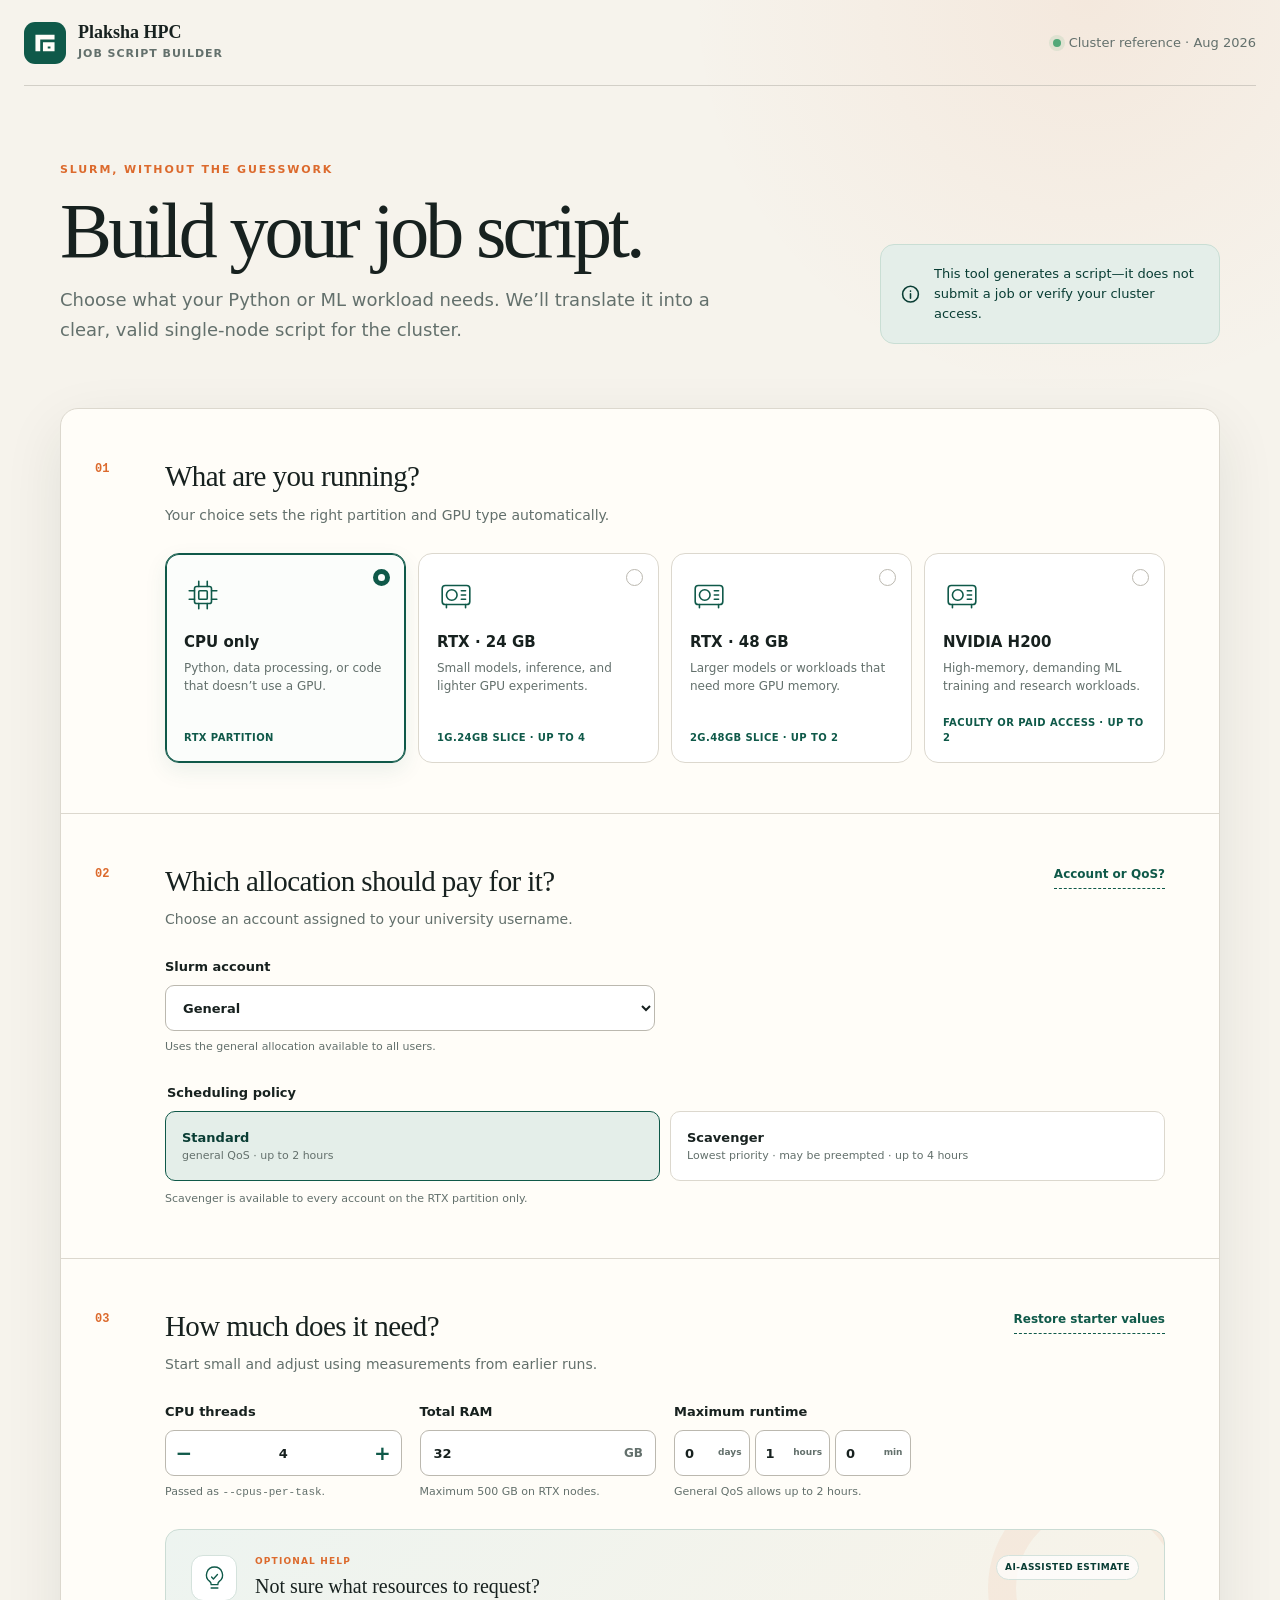
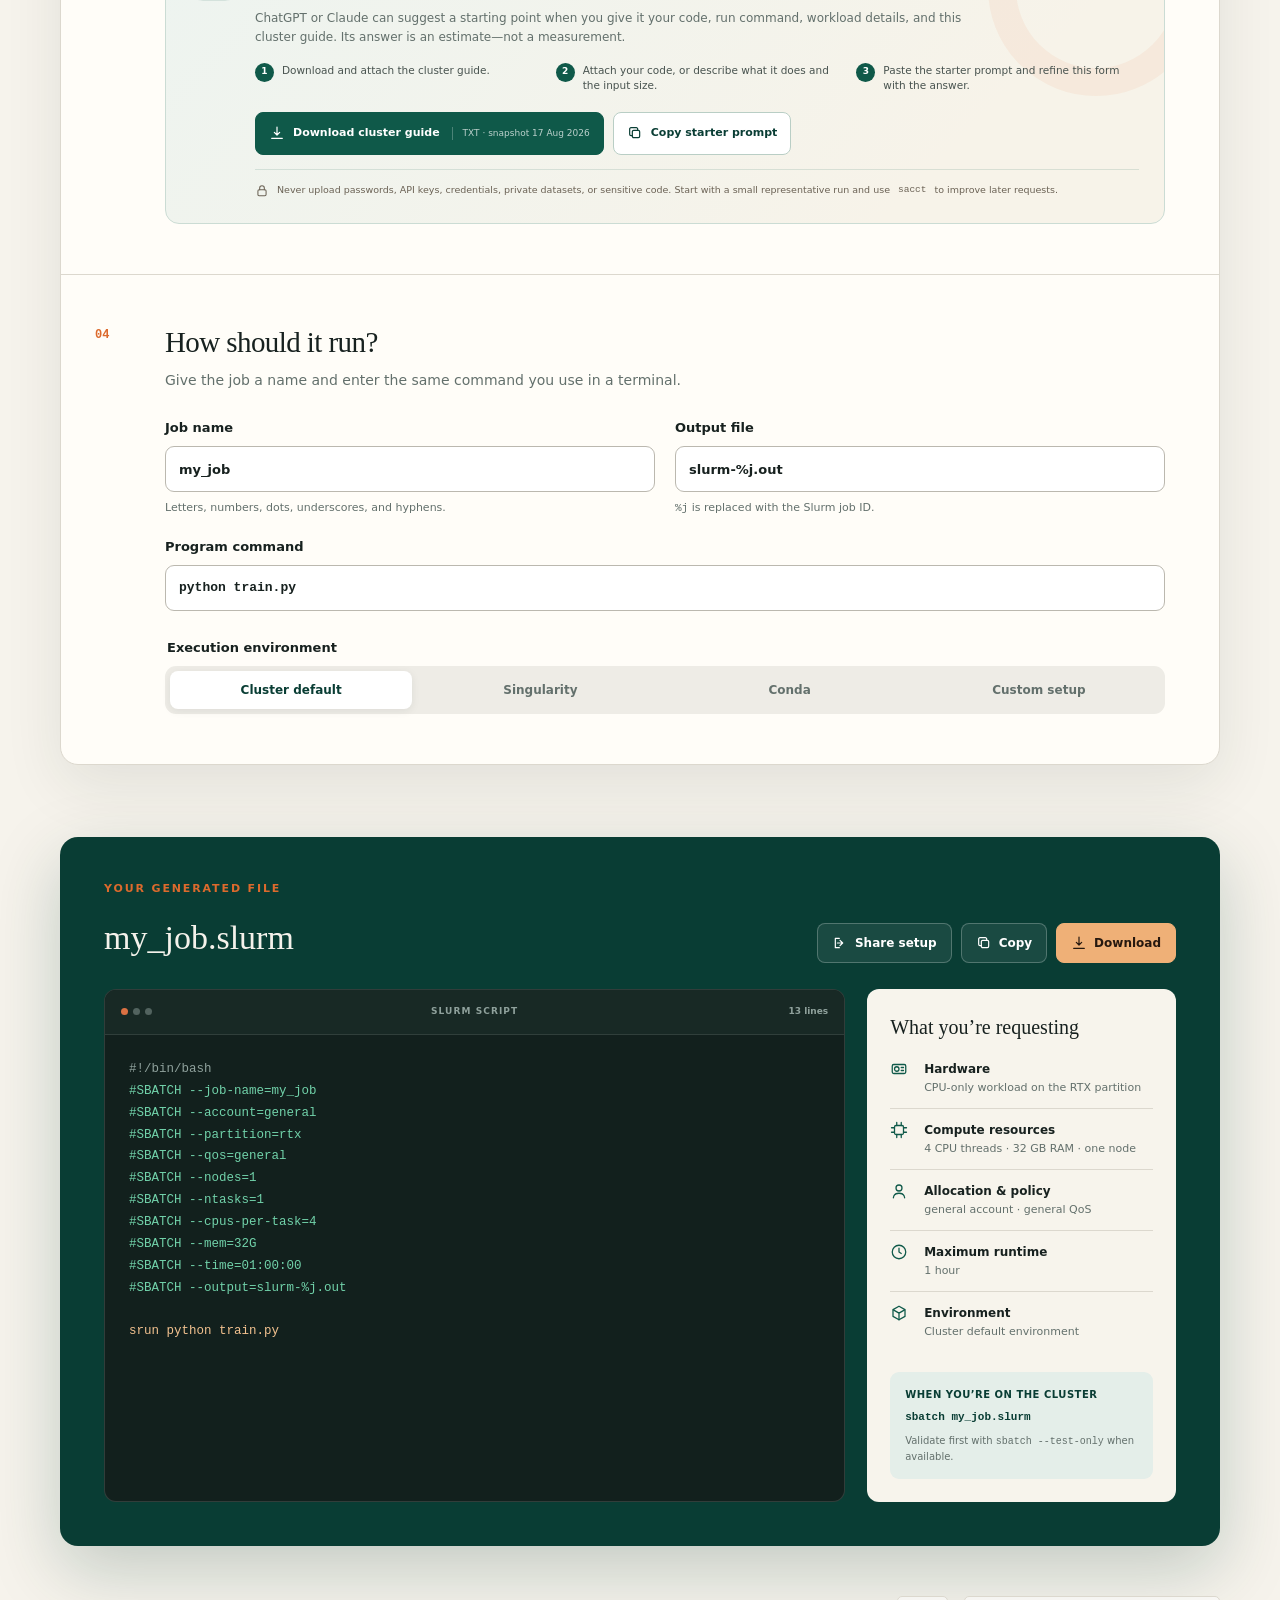
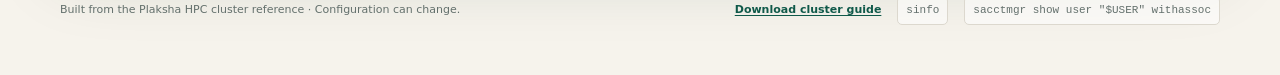
==== slurm-builder/index.html @ ac269f97 "Adding slurm script generator" ====
<!doctype html>
<html lang="en">
  <head>
    <meta charset="UTF-8" />
    <meta name="viewport" content="width=device-width, initial-scale=1.0" />
    <meta
      name="description"
      content="Build a single-node Slurm job script for the Plaksha HPC cluster."
    />
    <title>Plaksha HPC · Job Script Builder</title>
    <link rel="stylesheet" href="styles.css" />
  </head>
  <body>
    <header class="site-header">
      <a class="brand" href="#top" aria-label="Plaksha HPC script builder home">
        <span class="brand-mark" aria-hidden="true">
          <svg viewBox="0 0 44 44" role="img">
            <path d="M8 10h28v7H15v17H8V10Z" />
            <path d="M19 21h17v13H19V21Zm7 6v3h4v-3h-4Z" />
          </svg>
        </span>
        <span>
          <strong>Plaksha HPC</strong>
          <small>Job Script Builder</small>
        </span>
      </a>
      <div class="header-meta">
        <span class="status-dot" aria-hidden="true"></span>
        Cluster reference · Aug 2026
      </div>
    </header>

    <main id="top">
      <section class="hero" aria-labelledby="page-title">
        <div>
          <p class="eyebrow">SLURM, WITHOUT THE GUESSWORK</p>
          <h1 id="page-title">Build your job script.</h1>
          <p class="hero-copy">
            Choose what your Python or ML workload needs. We’ll translate it into a
            clear, valid single-node script for the cluster.
          </p>
        </div>
        <div class="hero-note">
          <svg viewBox="0 0 24 24" aria-hidden="true">
            <path d="M12 3a9 9 0 1 0 0 18 9 9 0 0 0 0-18Zm0 13.5v-5m0-3v-.1" />
          </svg>
          <p>
            This tool generates a script—it does not submit a job or verify your
            cluster access.
          </p>
        </div>
      </section>

      <form id="builder-form" novalidate>
        <section class="form-section" aria-labelledby="workload-heading">
          <div class="section-number">01</div>
          <div class="section-content">
            <div class="section-heading">
              <div>
                <h2 id="workload-heading">What are you running?</h2>
                <p>Your choice sets the right partition and GPU type automatically.</p>
              </div>
            </div>

            <div class="workload-grid" id="workload-options">
              <label class="choice-card">
                <input type="radio" name="workload" value="cpu" checked />
                <span class="choice-check" aria-hidden="true"></span>
                <span class="choice-icon cpu-icon" aria-hidden="true">
                  <svg viewBox="0 0 32 32">
                    <rect x="8" y="8" width="16" height="16" rx="2" />
                    <rect x="12" y="12" width="8" height="8" rx="1" />
                    <path d="M12 3v5m8-5v5M12 24v5m8-5v5M3 12h5m-5 8h5m16-8h5m-5 8h5" />
                  </svg>
                </span>
                <strong>CPU only</strong>
                <span>Python, data processing, or code that doesn’t use a GPU.</span>
                <small>RTX partition</small>
              </label>

              <label class="choice-card">
                <input type="radio" name="workload" value="rtx24" />
                <span class="choice-check" aria-hidden="true"></span>
                <span class="choice-icon" aria-hidden="true">
                  <svg viewBox="0 0 32 32">
                    <rect x="3" y="7" width="26" height="18" rx="3" />
                    <circle cx="12" cy="16" r="5" />
                    <path d="M21 12h4m-4 4h4m-4 4h4M7 28v-3m18 3v-3" />
                  </svg>
                </span>
                <strong>RTX · 24 GB</strong>
                <span>Small models, inference, and lighter GPU experiments.</span>
                <small>1g.24gb slice · up to 4</small>
              </label>

              <label class="choice-card">
                <input type="radio" name="workload" value="rtx48" />
                <span class="choice-check" aria-hidden="true"></span>
                <span class="choice-icon" aria-hidden="true">
                  <svg viewBox="0 0 32 32">
                    <rect x="3" y="7" width="26" height="18" rx="3" />
                    <circle cx="12" cy="16" r="5" />
                    <path d="M21 12h4m-4 4h4m-4 4h4M7 28v-3m18 3v-3" />
                  </svg>
                </span>
                <strong>RTX · 48 GB</strong>
                <span>Larger models or workloads that need more GPU memory.</span>
                <small>2g.48gb slice · up to 2</small>
              </label>

              <label class="choice-card">
                <input type="radio" name="workload" value="h200" />
                <span class="choice-check" aria-hidden="true"></span>
                <span class="choice-icon" aria-hidden="true">
                  <svg viewBox="0 0 32 32">
                    <rect x="3" y="7" width="26" height="18" rx="3" />
                    <circle cx="12" cy="16" r="5" />
                    <path d="M21 12h4m-4 4h4m-4 4h4M7 28v-3m18 3v-3" />
                  </svg>
                </span>
                <strong>NVIDIA H200</strong>
                <span>High-memory, demanding ML training and research workloads.</span>
                <small>Faculty or paid access · up to 2</small>
              </label>
            </div>
          </div>
        </section>

        <section class="form-section" aria-labelledby="allocation-heading">
          <div class="section-number">02</div>
          <div class="section-content">
            <div class="section-heading">
              <div>
                <h2 id="allocation-heading">Which allocation should pay for it?</h2>
                <p>Choose an account assigned to your university username.</p>
              </div>
              <button class="help-button" type="button" data-dialog="account-help">
                Account or QoS?
              </button>
            </div>

            <div class="field-grid two-columns">
              <label class="field">
                <span>Slurm account</span>
                <select id="account" name="account">
                  <option value="general">General</option>
                  <option value="courses">Course</option>
                  <option value="faculty">Faculty</option>
                  <option value="rfphd">RF / PhD</option>
                  <option value="paid">Paid allocation</option>
                </select>
                <small id="account-help-text">Uses the general allocation available to all users.</small>
              </label>

              <label class="field hidden" id="paid-account-field">
                <span>Paid account name</span>
                <input
                  id="paid-account"
                  name="paidAccount"
                  type="text"
                  placeholder="paid-project-name"
                  autocomplete="off"
                />
                <small>Enter the exact paid sub-account assigned to you.</small>
              </label>
            </div>

            <fieldset class="policy-fieldset">
              <legend>Scheduling policy</legend>
              <div class="segmented-control">
                <label>
                  <input type="radio" name="policy" value="standard" checked />
                  <span>
                    <strong>Standard</strong>
                    <small id="standard-qos-label">general QoS · up to 2 hours</small>
                  </span>
                </label>
                <label id="scavenger-option">
                  <input type="radio" name="policy" value="scavenger" />
                  <span>
                    <strong>Scavenger</strong>
                    <small>Lowest priority · may be preempted · up to 4 hours</small>
                  </span>
                </label>
              </div>
              <p class="field-note" id="policy-note">
                Scavenger is available to every account on the RTX partition only.
              </p>
            </fieldset>
          </div>
        </section>

        <section class="form-section" aria-labelledby="resources-heading">
          <div class="section-number">03</div>
          <div class="section-content">
            <div class="section-heading">
              <div>
                <h2 id="resources-heading">How much does it need?</h2>
                <p>Start small and adjust using measurements from earlier runs.</p>
              </div>
              <button id="reset-preset" class="help-button" type="button">
                Restore starter values
              </button>
            </div>

            <div class="resource-grid">
              <label class="field hidden" id="gpu-count-field">
                <span>GPUs</span>
                <div class="number-input">
                  <button type="button" data-step="-1" data-target="gpus" aria-label="Decrease GPUs">−</button>
                  <input id="gpus" name="gpus" type="number" min="1" max="4" value="1" inputmode="numeric" />
                  <button type="button" data-step="1" data-target="gpus" aria-label="Increase GPUs">+</button>
                </div>
                <small id="gpu-limit">Maximum 4 on this node.</small>
              </label>

              <label class="field">
                <span>CPU threads</span>
                <div class="number-input">
                  <button type="button" data-step="-1" data-target="cpus" aria-label="Decrease CPU threads">−</button>
                  <input id="cpus" name="cpus" type="number" min="1" max="128" value="4" inputmode="numeric" />
                  <button type="button" data-step="1" data-target="cpus" aria-label="Increase CPU threads">+</button>
                </div>
                <small>Passed as <code>--cpus-per-task</code>.</small>
              </label>

              <label class="field">
                <span>Total RAM</span>
                <div class="input-with-suffix">
                  <input id="memory" name="memory" type="number" min="1" max="500" value="32" inputmode="numeric" />
                  <span>GB</span>
                </div>
                <small id="memory-limit">Maximum 500 GB on RTX nodes.</small>
              </label>

              <div class="field duration-field">
                <span>Maximum runtime</span>
                <div class="duration-inputs">
                  <label>
                    <input id="days" name="days" type="number" min="0" max="7" value="0" inputmode="numeric" />
                    <span>days</span>
                  </label>
                  <label>
                    <input id="hours" name="hours" type="number" min="0" max="23" value="1" inputmode="numeric" />
                    <span>hours</span>
                  </label>
                  <label>
                    <input id="minutes" name="minutes" type="number" min="0" max="59" value="0" inputmode="numeric" />
                    <span>min</span>
                  </label>
                </div>
                <small id="time-limit">General QoS allows up to 2 hours.</small>
              </div>
            </div>

            <aside class="ai-help-card" aria-labelledby="ai-help-heading">
              <div class="ai-help-icon" aria-hidden="true">
                <svg viewBox="0 0 32 32">
                  <path d="M16 3.5a9.5 9.5 0 0 0-5.7 17.1c1.1.8 1.7 2 1.7 3.3v.6h8v-.6c0-1.3.6-2.5 1.7-3.3A9.5 9.5 0 0 0 16 3.5Z" />
                  <path d="M12 28.5h8M12.5 15.5l2.2 2.2 4.8-5.2" />
                </svg>
              </div>
              <div class="ai-help-content">
                <div class="ai-help-heading">
                  <div>
                    <span class="optional-label">OPTIONAL HELP</span>
                    <h3 id="ai-help-heading">Not sure what resources to request?</h3>
                  </div>
                  <span class="ai-badge">AI-assisted estimate</span>
                </div>
                <p>
                  ChatGPT or Claude can suggest a starting point when you give it your
                  code, run command, workload details, and this cluster guide.
                  Its answer is an estimate—not a measurement.
                </p>
                <ol class="ai-help-steps">
                  <li><span>1</span>Download and attach the cluster guide.</li>
                  <li><span>2</span>Attach your code, or describe what it does and the input size.</li>
                  <li><span>3</span>Paste the starter prompt and refine this form with the answer.</li>
                </ol>
                <div class="ai-help-actions">
                  <a class="guide-button" href="HPC_CLUSTER_SLURM_GUIDE.txt" download>
                    <svg viewBox="0 0 24 24" aria-hidden="true"><path d="M12 3v12m-4-4 4 4 4-4M4 20h16" /></svg>
                    Download cluster guide
                    <small>TXT · snapshot 17 Aug 2026</small>
                  </a>
                  <button id="copy-ai-prompt" class="prompt-button" type="button">
                    <svg viewBox="0 0 24 24" aria-hidden="true"><rect x="8" y="8" width="11" height="11" rx="2" /><path d="M16 8V6a2 2 0 0 0-2-2H6a2 2 0 0 0-2 2v8a2 2 0 0 0 2 2h2" /></svg>
                    Copy starter prompt
                  </button>
                </div>
                <p class="privacy-note">
                  <svg viewBox="0 0 24 24" aria-hidden="true"><rect x="5" y="10" width="14" height="10" rx="2" /><path d="M8 10V7a4 4 0 0 1 8 0v3" /></svg>
                  Never upload passwords, API keys, credentials, private datasets, or sensitive code.
                  Start with a small representative run and use <code>sacct</code> to improve later requests.
                </p>
              </div>
            </aside>
          </div>
        </section>

        <section class="form-section" aria-labelledby="execution-heading">
          <div class="section-number">04</div>
          <div class="section-content">
            <div class="section-heading">
              <div>
                <h2 id="execution-heading">How should it run?</h2>
                <p>Give the job a name and enter the same command you use in a terminal.</p>
              </div>
            </div>

            <div class="field-grid two-columns">
              <label class="field">
                <span>Job name</span>
                <input id="job-name" name="jobName" type="text" value="my_job" maxlength="64" autocomplete="off" />
                <small>Letters, numbers, dots, underscores, and hyphens.</small>
              </label>
              <label class="field">
                <span>Output file</span>
                <input id="output-file" name="outputFile" type="text" value="slurm-%j.out" autocomplete="off" />
                <small><code>%j</code> is replaced with the Slurm job ID.</small>
              </label>
            </div>

            <label class="field command-field">
              <span>Program command</span>
              <input id="command" name="command" type="text" value="python train.py" autocomplete="off" spellcheck="false" />
            </label>

            <fieldset class="environment-fieldset">
              <legend>Execution environment</legend>
              <div class="environment-tabs" role="radiogroup">
                <label><input type="radio" name="environment" value="cluster" checked /><span>Cluster default</span></label>
                <label><input type="radio" name="environment" value="singularity" /><span>Singularity</span></label>
                <label><input type="radio" name="environment" value="conda" /><span>Conda</span></label>
                <label><input type="radio" name="environment" value="custom" /><span>Custom setup</span></label>
              </div>
            </fieldset>

            <div id="environment-fields">
              <div class="environment-panel hidden" data-environment-panel="singularity">
                <div class="field-grid two-columns">
                  <label class="field">
                    <span>Container image</span>
                    <input id="container-image" name="containerImage" type="text" placeholder="/path/to/model.sif" autocomplete="off" />
                  </label>
                  <label class="field">
                    <span>Bind mounts <em>optional</em></span>
                    <input id="bind-mounts" name="bindMounts" type="text" placeholder="/data:/data,/scratch:/scratch" autocomplete="off" />
                  </label>
                </div>
                <label class="field">
                  <span>Extra Singularity arguments <em>optional</em></span>
                  <input id="container-args" name="containerArgs" type="text" placeholder="--cleanenv" autocomplete="off" />
                </label>
                <p class="field-note">GPU jobs automatically include <code>--nv</code>.</p>
              </div>

              <div class="environment-panel hidden" data-environment-panel="conda">
                <label class="field narrow-field">
                  <span>Conda environment name</span>
                  <input id="conda-env" name="condaEnv" type="text" placeholder="my-environment" autocomplete="off" />
                  <small>Conda must already be available on the compute node.</small>
                </label>
              </div>

              <div class="environment-panel hidden" data-environment-panel="custom">
                <label class="field">
                  <span>Setup commands</span>
                  <textarea id="custom-setup" name="customSetup" rows="4" placeholder="# Example: module load ..."></textarea>
                  <small>These lines run before your main command.</small>
                </label>
              </div>
            </div>
          </div>
        </section>
      </form>

      <section class="result-section" aria-labelledby="result-heading">
        <div class="result-header">
          <div>
            <p class="eyebrow">YOUR GENERATED FILE</p>
            <h2 id="result-heading"><span id="result-job-name">my_job</span>.slurm</h2>
          </div>
          <div class="result-actions">
            <button id="share-button" class="button button-secondary" type="button">
              <svg viewBox="0 0 24 24" aria-hidden="true"><path d="M8 12h8m-4-4 4 4-4 4M5 5h6m-6 0v14h6" /></svg>
              Share setup
            </button>
            <button id="copy-button" class="button button-secondary" type="button">
              <svg viewBox="0 0 24 24" aria-hidden="true"><rect x="8" y="8" width="11" height="11" rx="2" /><path d="M16 8V6a2 2 0 0 0-2-2H6a2 2 0 0 0-2 2v8a2 2 0 0 0 2 2h2" /></svg>
              Copy
            </button>
            <button id="download-button" class="button button-primary" type="button">
              <svg viewBox="0 0 24 24" aria-hidden="true"><path d="M12 3v12m-4-4 4 4 4-4M4 20h16" /></svg>
              Download
            </button>
          </div>
        </div>

        <div id="validation-summary" class="validation-summary" aria-live="polite"></div>

        <div class="result-grid">
          <div class="code-window">
            <div class="code-toolbar">
              <div class="window-dots" aria-hidden="true"><span></span><span></span><span></span></div>
              <span>SLURM SCRIPT</span>
              <span id="line-count">14 lines</span>
            </div>
            <pre aria-label="Generated Slurm script"><code id="script-preview"></code></pre>
          </div>

          <aside class="script-summary" aria-labelledby="summary-heading">
            <h3 id="summary-heading">What you’re requesting</h3>
            <div id="summary-list" class="summary-list"></div>
            <div class="submit-card">
              <span>When you’re on the cluster</span>
              <code>sbatch <span id="submit-filename">my_job.slurm</span></code>
              <p>Validate first with <code>sbatch --test-only</code> when available.</p>
            </div>
          </aside>
        </div>
      </section>
    </main>

    <footer>
      <p>Built from the Plaksha HPC cluster reference · Configuration can change.</p>
      <a href="HPC_CLUSTER_SLURM_GUIDE.txt" download>Download cluster guide</a>
      <code>sinfo</code>
      <code>sacctmgr show user "$USER" withassoc</code>
    </footer>

    <dialog id="account-help">
      <button class="dialog-close" type="button" aria-label="Close">×</button>
      <p class="eyebrow">TWO DIFFERENT JOB SETTINGS</p>
      <h2>Account vs. QoS</h2>
      <p><strong>Account</strong> decides which university allocation or credit pool is charged.</p>
      <p><strong>QoS</strong> controls scheduling priority, runtime limits, and preemption policy.</p>
      <p>This builder selects the usual QoS for your account. It cannot verify which accounts your username may use.</p>
    </dialog>

    <div id="toast" class="toast" role="status" aria-live="polite"></div>

    <script src="slurm.js"></script>
    <script src="app.js"></script>
  </body>
</html>
---- slurm-builder/styles.css ----
:root {
  color-scheme: light;
  --ink: #17211f;
  --muted: #63706c;
  --paper: #f6f3ec;
  --surface: #fffdf8;
  --surface-strong: #ffffff;
  --line: #dcd8ce;
  --line-dark: #bbb8af;
  --green: #0f5949;
  --green-deep: #093d34;
  --green-soft: #e4eee9;
  --orange: #dc6a2d;
  --orange-soft: #fae8da;
  --red: #a43b35;
  --red-soft: #f9e7e4;
  --amber: #8a5b00;
  --amber-soft: #fbf0d2;
  --code: #12201d;
  --shadow: 0 20px 60px rgba(27, 42, 37, 0.09);
  --radius: 18px;
}

* {
  box-sizing: border-box;
}

html {
  scroll-behavior: smooth;
}

body {
  margin: 0;
  color: var(--ink);
  background:
    radial-gradient(circle at 85% 0%, rgba(220, 106, 45, 0.08), transparent 25rem),
    var(--paper);
  font-family: Inter, ui-sans-serif, system-ui, -apple-system, BlinkMacSystemFont, "Segoe UI", sans-serif;
  line-height: 1.5;
}

button,
input,
select,
textarea {
  font: inherit;
}

button,
select,
input[type="radio"] {
  cursor: pointer;
}

button:focus-visible,
input:focus-visible,
select:focus-visible,
textarea:focus-visible {
  outline: 3px solid rgba(220, 106, 45, 0.35);
  outline-offset: 2px;
}

.site-header {
  width: min(1240px, calc(100% - 48px));
  height: 86px;
  margin: 0 auto;
  display: flex;
  align-items: center;
  justify-content: space-between;
  border-bottom: 1px solid rgba(187, 184, 175, 0.6);
}

.brand {
  display: inline-flex;
  align-items: center;
  gap: 12px;
  color: inherit;
  text-decoration: none;
}

.brand-mark {
  width: 42px;
  height: 42px;
  display: grid;
  place-items: center;
  color: var(--surface);
  background: var(--green);
  border-radius: 11px;
}

.brand-mark svg {
  width: 30px;
  fill: currentColor;
}

.brand strong,
.brand small {
  display: block;
}

.brand strong {
  font-family: Georgia, "Times New Roman", serif;
  font-size: 18px;
  line-height: 1.1;
}

.brand small {
  margin-top: 3px;
  color: var(--muted);
  font-size: 11px;
  font-weight: 700;
  letter-spacing: 0.09em;
  text-transform: uppercase;
}

.header-meta {
  display: flex;
  align-items: center;
  gap: 8px;
  color: var(--muted);
  font-size: 13px;
}

.status-dot {
  width: 8px;
  height: 8px;
  border-radius: 50%;
  background: #50a878;
  box-shadow: 0 0 0 4px rgba(80, 168, 120, 0.13);
}

main {
  width: min(1160px, calc(100% - 48px));
  margin: 0 auto;
}

.hero {
  display: grid;
  grid-template-columns: 1fr 340px;
  gap: 60px;
  align-items: end;
  padding: 76px 0 64px;
}

.eyebrow {
  margin: 0 0 14px;
  color: var(--orange);
  font-size: 11px;
  font-weight: 800;
  letter-spacing: 0.17em;
}

h1,
h2,
h3,
p {
  margin-top: 0;
}

h1,
.result-header h2 {
  font-family: Georgia, "Times New Roman", serif;
  font-weight: 500;
}

h1 {
  max-width: 690px;
  margin-bottom: 16px;
  font-size: clamp(48px, 7vw, 78px);
  line-height: 0.98;
  letter-spacing: -0.05em;
}

.hero-copy {
  max-width: 670px;
  margin-bottom: 0;
  color: var(--muted);
  font-size: 18px;
  line-height: 1.65;
}

.hero-note {
  display: flex;
  gap: 13px;
  padding: 19px;
  color: var(--green-deep);
  background: var(--green-soft);
  border: 1px solid #c9ded4;
  border-radius: 14px;
}

.hero-note svg {
  flex: 0 0 auto;
  width: 21px;
  fill: none;
  stroke: currentColor;
  stroke-linecap: round;
  stroke-width: 1.8;
}

.hero-note p {
  margin: 0;
  font-size: 13px;
  line-height: 1.55;
}

#builder-form {
  background: var(--surface);
  border: 1px solid var(--line);
  border-radius: var(--radius);
  box-shadow: var(--shadow);
}

.form-section {
  display: grid;
  grid-template-columns: 70px 1fr;
  padding: 46px 54px 50px 34px;
  border-bottom: 1px solid var(--line);
}

.form-section:last-child {
  border-bottom: 0;
}

.section-number {
  padding-top: 5px;
  color: var(--orange);
  font-family: ui-monospace, SFMono-Regular, Menlo, monospace;
  font-size: 12px;
  font-weight: 800;
}

.section-heading {
  display: flex;
  align-items: flex-start;
  justify-content: space-between;
  gap: 24px;
  margin-bottom: 27px;
}

.section-heading h2 {
  margin-bottom: 6px;
  font-family: Georgia, "Times New Roman", serif;
  font-size: 29px;
  font-weight: 500;
  letter-spacing: -0.02em;
}

.section-heading p {
  margin: 0;
  color: var(--muted);
  font-size: 14px;
}

.help-button {
  flex: 0 0 auto;
  padding: 5px 0;
  color: var(--green);
  background: none;
  border: 0;
  border-bottom: 1px dashed currentColor;
  font-size: 12px;
  font-weight: 700;
}

.workload-grid {
  display: grid;
  grid-template-columns: repeat(4, 1fr);
  gap: 12px;
}

.choice-card {
  position: relative;
  min-height: 210px;
  padding: 22px 18px 17px;
  display: flex;
  flex-direction: column;
  align-items: flex-start;
  background: var(--surface-strong);
  border: 1px solid var(--line);
  border-radius: 14px;
  cursor: pointer;
  transition: border-color 160ms ease, box-shadow 160ms ease, transform 160ms ease;
}

.choice-card:hover {
  border-color: #aeb9b4;
  transform: translateY(-2px);
}

.choice-card:has(input:checked) {
  background: #fbfdfb;
  border-color: var(--green);
  box-shadow: inset 0 0 0 1px var(--green), 0 8px 22px rgba(15, 89, 73, 0.08);
}

.choice-card input {
  position: absolute;
  opacity: 0;
}

.choice-check {
  position: absolute;
  top: 15px;
  right: 15px;
  width: 17px;
  height: 17px;
  border: 1.5px solid var(--line-dark);
  border-radius: 50%;
}

.choice-card input:checked + .choice-check {
  border: 5px solid var(--green);
}

.choice-card input:focus-visible + .choice-check {
  outline: 3px solid rgba(220, 106, 45, 0.35);
  outline-offset: 3px;
}

.choice-icon {
  width: 38px;
  height: 38px;
  margin-bottom: 17px;
  display: grid;
  place-items: center;
  color: var(--green);
}

.choice-icon svg {
  width: 34px;
  fill: none;
  stroke: currentColor;
  stroke-linecap: round;
  stroke-linejoin: round;
  stroke-width: 1.5;
}

.choice-card strong {
  margin-bottom: 7px;
  font-size: 15px;
}

.choice-card > span:not(.choice-check):not(.choice-icon) {
  color: var(--muted);
  font-size: 12px;
  line-height: 1.45;
}

.choice-card small {
  margin-top: auto;
  padding-top: 13px;
  color: var(--green);
  font-size: 10px;
  font-weight: 800;
  letter-spacing: 0.04em;
  text-transform: uppercase;
}

.field-grid {
  display: grid;
  gap: 20px;
}

.two-columns {
  grid-template-columns: repeat(2, minmax(0, 1fr));
}

.field {
  display: flex;
  flex-direction: column;
  gap: 8px;
  color: var(--ink);
  font-size: 13px;
  font-weight: 700;
}

.field > span,
.duration-field > span {
  min-height: 20px;
}

.field em {
  margin-left: 5px;
  color: var(--muted);
  font-size: 11px;
  font-style: normal;
  font-weight: 500;
}

.field input,
.field select,
.field textarea,
.duration-inputs input {
  width: 100%;
  color: var(--ink);
  background: #fff;
  border: 1px solid var(--line-dark);
  border-radius: 9px;
}

.field input,
.field select {
  height: 46px;
  padding: 0 13px;
}

.field textarea {
  min-height: 100px;
  padding: 12px 13px;
  resize: vertical;
  font-family: ui-monospace, SFMono-Regular, Menlo, monospace;
  font-size: 13px;
}

.field input:hover,
.field select:hover,
.field textarea:hover,
.duration-inputs input:hover {
  border-color: #8f9995;
}

.field small,
.duration-field small {
  color: var(--muted);
  font-size: 11px;
  font-weight: 500;
}

code {
  font-family: "SFMono-Regular", Consolas, "Liberation Mono", monospace;
}

.policy-fieldset,
.environment-fieldset {
  min-width: 0;
  margin: 27px 0 0;
  padding: 0;
  border: 0;
}

.policy-fieldset legend,
.environment-fieldset legend {
  margin-bottom: 9px;
  font-size: 13px;
  font-weight: 700;
}

.segmented-control {
  display: grid;
  grid-template-columns: repeat(2, minmax(0, 1fr));
  gap: 10px;
}

.segmented-control label {
  position: relative;
  cursor: pointer;
}

.segmented-control input,
.environment-tabs input {
  position: absolute;
  opacity: 0;
}

.segmented-control label > span {
  min-height: 70px;
  padding: 13px 16px;
  display: flex;
  flex-direction: column;
  justify-content: center;
  background: #fff;
  border: 1px solid var(--line);
  border-radius: 10px;
}

.segmented-control label > input:checked + span {
  color: var(--green-deep);
  background: var(--green-soft);
  border-color: var(--green);
}

.segmented-control label > input:disabled + span {
  color: #959c99;
  background: #f0efeb;
  cursor: not-allowed;
}

.segmented-control strong {
  font-size: 13px;
}

.segmented-control small {
  color: var(--muted);
  font-size: 11px;
}

.field-note {
  margin: 10px 0 0;
  color: var(--muted);
  font-size: 11px;
}

.resource-grid {
  display: grid;
  grid-template-columns: repeat(4, minmax(0, 1fr));
  gap: 18px;
}

.number-input {
  height: 46px;
  display: grid;
  grid-template-columns: 36px 1fr 36px;
  align-items: center;
  overflow: hidden;
  background: #fff;
  border: 1px solid var(--line-dark);
  border-radius: 9px;
}

.number-input button {
  height: 100%;
  padding: 0;
  color: var(--green);
  background: none;
  border: 0;
  font-size: 20px;
}

.number-input button:hover {
  background: var(--green-soft);
}

.number-input input {
  height: 100%;
  padding: 0;
  text-align: center;
  border: 0;
  border-radius: 0;
  appearance: textfield;
}

input[type="number"]::-webkit-inner-spin-button,
input[type="number"]::-webkit-outer-spin-button {
  margin: 0;
  appearance: none;
}

.input-with-suffix {
  position: relative;
}

.input-with-suffix input {
  padding-right: 48px;
}

.input-with-suffix span {
  position: absolute;
  top: 50%;
  right: 13px;
  color: var(--muted);
  font-size: 12px;
  transform: translateY(-50%);
}

.duration-field {
  display: flex;
  flex-direction: column;
  gap: 8px;
  font-size: 13px;
  font-weight: 700;
}

.duration-inputs {
  display: grid;
  grid-template-columns: repeat(3, 1fr);
  gap: 5px;
}

.duration-inputs label {
  position: relative;
}

.duration-inputs input {
  height: 46px;
  padding: 0 39px 0 10px;
}

.duration-inputs label span {
  position: absolute;
  top: 50%;
  right: 8px;
  color: var(--muted);
  font-size: 9px;
  font-weight: 600;
  transform: translateY(-50%);
}

.ai-help-card {
  position: relative;
  margin-top: 28px;
  padding: 25px;
  display: grid;
  grid-template-columns: 46px minmax(0, 1fr);
  gap: 18px;
  overflow: hidden;
  background: linear-gradient(135deg, #edf4f0, #f7f3e9 78%);
  border: 1px solid #cbdcd4;
  border-radius: 14px;
}

.ai-help-card::after {
  content: "";
  position: absolute;
  top: -50px;
  right: -40px;
  width: 160px;
  height: 160px;
  border: 28px solid rgba(220, 106, 45, 0.07);
  border-radius: 50%;
  pointer-events: none;
}

.ai-help-icon {
  width: 46px;
  height: 46px;
  display: grid;
  place-items: center;
  color: var(--green);
  background: #fff;
  border: 1px solid #d4e2dc;
  border-radius: 12px;
}

.ai-help-icon svg {
  width: 27px;
  fill: none;
  stroke: currentColor;
  stroke-linecap: round;
  stroke-linejoin: round;
  stroke-width: 1.6;
}

.ai-help-content {
  position: relative;
  z-index: 1;
  min-width: 0;
}

.ai-help-heading {
  display: flex;
  align-items: flex-start;
  justify-content: space-between;
  gap: 20px;
  margin-bottom: 8px;
}

.optional-label {
  display: block;
  margin-bottom: 3px;
  color: var(--orange);
  font-size: 9px;
  font-weight: 850;
  letter-spacing: 0.13em;
}

.ai-help-heading h3 {
  margin: 0;
  font-family: Georgia, "Times New Roman", serif;
  font-size: 20px;
  font-weight: 500;
}

.ai-badge {
  flex: 0 0 auto;
  padding: 5px 8px;
  color: var(--green-deep);
  background: rgba(255, 255, 255, 0.72);
  border: 1px solid #d4e2dc;
  border-radius: 999px;
  font-size: 9px;
  font-weight: 750;
  text-transform: uppercase;
  letter-spacing: 0.05em;
}

.ai-help-content > p:not(.privacy-note) {
  max-width: 750px;
  margin-bottom: 16px;
  color: var(--muted);
  font-size: 12px;
  line-height: 1.55;
}

.ai-help-steps {
  margin: 0 0 19px;
  padding: 0;
  display: flex;
  gap: 18px;
  list-style: none;
}

.ai-help-steps li {
  flex: 1;
  display: flex;
  gap: 8px;
  align-items: flex-start;
  color: #48534f;
  font-size: 10.5px;
  line-height: 1.45;
}

.ai-help-steps li > span {
  flex: 0 0 auto;
  width: 19px;
  height: 19px;
  display: grid;
  place-items: center;
  color: #fff;
  background: var(--green);
  border-radius: 50%;
  font-size: 9px;
  font-weight: 800;
}

.ai-help-actions {
  display: flex;
  flex-wrap: wrap;
  gap: 9px;
}

.guide-button,
.prompt-button {
  min-height: 43px;
  padding: 8px 13px;
  display: inline-flex;
  align-items: center;
  gap: 8px;
  border-radius: 8px;
  font-size: 11px;
  font-weight: 750;
  text-decoration: none;
}

.guide-button {
  color: #fff;
  background: var(--green);
  border: 1px solid var(--green);
}

.guide-button:hover {
  background: var(--green-deep);
}

.guide-button small {
  margin-left: 4px;
  padding-left: 10px;
  color: rgba(255, 255, 255, 0.72);
  border-left: 1px solid rgba(255, 255, 255, 0.25);
  font-size: 9px;
  font-weight: 500;
}

.prompt-button {
  color: var(--green-deep);
  background: #fff;
  border: 1px solid #b9cec5;
}

.prompt-button:hover {
  background: var(--green-soft);
}

.guide-button svg,
.prompt-button svg,
.privacy-note svg {
  flex: 0 0 auto;
  width: 16px;
  fill: none;
  stroke: currentColor;
  stroke-linecap: round;
  stroke-linejoin: round;
  stroke-width: 1.8;
}

.privacy-note {
  margin: 14px 0 0;
  padding-top: 13px;
  display: flex;
  gap: 8px;
  align-items: flex-start;
  color: #6b6255;
  border-top: 1px solid rgba(15, 89, 73, 0.13);
  font-size: 9.5px;
  line-height: 1.5;
}

.privacy-note svg {
  width: 14px;
  margin-top: 1px;
}

.command-field {
  margin-top: 20px;
}

.command-field input,
#container-image,
#bind-mounts,
#container-args {
  font-family: ui-monospace, SFMono-Regular, Menlo, monospace;
  font-size: 13px;
}

.environment-tabs {
  display: flex;
  gap: 7px;
  padding: 5px;
  background: #eeece6;
  border-radius: 11px;
}

.environment-tabs label {
  position: relative;
  flex: 1;
  cursor: pointer;
}

.environment-tabs span {
  min-height: 38px;
  padding: 8px 10px;
  display: grid;
  place-items: center;
  color: var(--muted);
  border-radius: 8px;
  font-size: 12px;
  font-weight: 700;
  text-align: center;
}

.environment-tabs input:checked + span {
  color: var(--green-deep);
  background: #fff;
  box-shadow: 0 2px 8px rgba(25, 39, 35, 0.08);
}

.environment-panel {
  margin-top: 22px;
  padding: 20px;
  background: rgba(228, 238, 233, 0.45);
  border: 1px solid #d6e2dc;
  border-radius: 12px;
}

.narrow-field {
  max-width: 480px;
}

.hidden {
  display: none !important;
}

.result-section {
  margin: 72px 0 80px;
  padding: 44px;
  color: #f4f2eb;
  background: var(--green-deep);
  border-radius: var(--radius);
  box-shadow: 0 24px 70px rgba(9, 61, 52, 0.22);
}

.result-header {
  display: flex;
  align-items: flex-end;
  justify-content: space-between;
  gap: 30px;
  margin-bottom: 26px;
}

.result-header h2 {
  margin: 0;
  font-size: 34px;
}

.result-actions {
  display: flex;
  gap: 9px;
}

.button {
  height: 40px;
  padding: 0 14px;
  display: inline-flex;
  align-items: center;
  gap: 7px;
  border: 1px solid rgba(255, 255, 255, 0.24);
  border-radius: 8px;
  font-size: 12px;
  font-weight: 750;
}

.button svg {
  width: 16px;
  fill: none;
  stroke: currentColor;
  stroke-linecap: round;
  stroke-linejoin: round;
  stroke-width: 1.8;
}

.button-secondary {
  color: #fff;
  background: rgba(255, 255, 255, 0.07);
}

.button-secondary:hover {
  background: rgba(255, 255, 255, 0.13);
}

.button-primary {
  color: #26180f;
  background: #efb077;
  border-color: #efb077;
}

.button-primary:hover {
  background: #ffc18a;
}

.button:disabled {
  opacity: 0.45;
  cursor: not-allowed;
}

.validation-summary:not(:empty) {
  margin-bottom: 18px;
  display: grid;
  gap: 8px;
}

.validation-message {
  padding: 11px 14px;
  display: flex;
  gap: 9px;
  align-items: flex-start;
  color: #352719;
  background: var(--amber-soft);
  border-radius: 8px;
  font-size: 12px;
}

.validation-message.error {
  color: #491a18;
  background: #f8d9d5;
}

.validation-message strong {
  flex: 0 0 auto;
}

.result-grid {
  display: grid;
  grid-template-columns: minmax(0, 1.8fr) minmax(250px, 0.75fr);
  gap: 22px;
}

.code-window {
  min-width: 0;
  overflow: hidden;
  background: var(--code);
  border: 1px solid rgba(255, 255, 255, 0.13);
  border-radius: 12px;
}

.code-toolbar {
  height: 45px;
  padding: 0 16px;
  display: grid;
  grid-template-columns: 1fr auto 1fr;
  align-items: center;
  color: #8fa19c;
  background: #182925;
  border-bottom: 1px solid rgba(255, 255, 255, 0.1);
  font-size: 9px;
  font-weight: 800;
  letter-spacing: 0.12em;
}

.code-toolbar > :last-child {
  justify-self: end;
  letter-spacing: 0;
}

.window-dots {
  display: flex;
  gap: 5px;
}

.window-dots span {
  width: 7px;
  height: 7px;
  border-radius: 50%;
  background: #52635f;
}

.window-dots span:first-child {
  background: #db7143;
}

.code-window pre {
  min-height: 415px;
  max-height: 590px;
  margin: 0;
  padding: 24px;
  overflow: auto;
  color: #dbe7e2;
  font-size: 12.5px;
  line-height: 1.75;
  tab-size: 2;
}

.syntax-shebang {
  color: #8fa19c;
}

.syntax-directive {
  color: #71d2aa;
}

.syntax-comment {
  color: #748a84;
}

.syntax-command {
  color: #f2c18f;
}

.script-summary {
  padding: 23px;
  color: var(--ink);
  background: #f7f4ec;
  border-radius: 12px;
}

.script-summary h3 {
  margin-bottom: 18px;
  font-family: Georgia, "Times New Roman", serif;
  font-size: 20px;
  font-weight: 500;
}

.summary-list {
  display: grid;
}

.summary-item {
  padding: 12px 0;
  display: grid;
  grid-template-columns: 25px 1fr;
  gap: 9px;
  border-bottom: 1px solid var(--line);
}

.summary-item:first-child {
  padding-top: 0;
}

.summary-item:last-child {
  border-bottom: 0;
}

.summary-item svg {
  width: 18px;
  color: var(--green);
  fill: none;
  stroke: currentColor;
  stroke-linecap: round;
  stroke-linejoin: round;
  stroke-width: 1.7;
}

.summary-item strong,
.summary-item span {
  display: block;
}

.summary-item strong {
  margin-bottom: 2px;
  font-size: 12px;
}

.summary-item span {
  color: var(--muted);
  font-size: 11px;
  line-height: 1.45;
}

.submit-card {
  margin-top: 20px;
  padding: 15px;
  background: var(--green-soft);
  border-radius: 9px;
}

.submit-card > span {
  display: block;
  margin-bottom: 7px;
  color: var(--green-deep);
  font-size: 10px;
  font-weight: 800;
  letter-spacing: 0.05em;
  text-transform: uppercase;
}

.submit-card > code {
  display: block;
  overflow-wrap: anywhere;
  color: var(--green-deep);
  font-size: 11px;
  font-weight: 700;
}

.submit-card p {
  margin: 9px 0 0;
  color: var(--muted);
  font-size: 10px;
  line-height: 1.45;
}

footer {
  width: min(1160px, calc(100% - 48px));
  margin: -30px auto 50px;
  display: flex;
  flex-wrap: wrap;
  gap: 9px 16px;
  align-items: center;
  color: var(--muted);
  font-size: 11px;
}

footer p {
  margin: 0 auto 0 0;
}

footer code {
  padding: 5px 8px;
  background: rgba(255, 255, 255, 0.55);
  border: 1px solid var(--line);
  border-radius: 5px;
}

footer a {
  color: var(--green);
  font-weight: 700;
  text-underline-offset: 2px;
}

dialog {
  width: min(480px, calc(100% - 32px));
  padding: 35px;
  color: var(--ink);
  background: var(--surface);
  border: 1px solid var(--line);
  border-radius: 16px;
  box-shadow: var(--shadow);
}

dialog::backdrop {
  background: rgba(11, 30, 26, 0.52);
  backdrop-filter: blur(3px);
}

dialog h2 {
  margin-bottom: 18px;
  font-family: Georgia, "Times New Roman", serif;
  font-size: 29px;
  font-weight: 500;
}

dialog p:not(.eyebrow) {
  color: var(--muted);
  font-size: 13px;
}

.dialog-close {
  position: absolute;
  top: 13px;
  right: 16px;
  padding: 4px 8px;
  color: var(--muted);
  background: none;
  border: 0;
  font-size: 25px;
}

.toast {
  position: fixed;
  z-index: 20;
  right: 24px;
  bottom: 24px;
  padding: 11px 16px;
  color: #fff;
  background: #182925;
  border-radius: 8px;
  box-shadow: 0 12px 30px rgba(0, 0, 0, 0.2);
  font-size: 12px;
  opacity: 0;
  pointer-events: none;
  transform: translateY(8px);
  transition: opacity 150ms ease, transform 150ms ease;
}

.toast.visible {
  opacity: 1;
  transform: translateY(0);
}

@media (max-width: 960px) {
  .hero {
    grid-template-columns: 1fr;
    gap: 28px;
  }

  .hero-note {
    max-width: 520px;
  }

  .workload-grid,
  .resource-grid {
    grid-template-columns: repeat(2, 1fr);
  }

  .result-grid {
    grid-template-columns: 1fr;
  }

  .script-summary {
    display: grid;
    grid-template-columns: 1fr 260px;
    gap: 20px;
  }

  .script-summary h3 {
    grid-column: 1 / -1;
  }

  .submit-card {
    margin-top: 0;
  }
}

@media (max-width: 700px) {
  .site-header,
  main,
  footer {
    width: min(100% - 28px, 1160px);
  }

  .site-header {
    height: 72px;
  }

  .header-meta {
    display: none;
  }

  .hero {
    padding: 50px 0 42px;
  }

  h1 {
    font-size: 48px;
  }

  .form-section {
    grid-template-columns: 1fr;
    padding: 30px 20px 35px;
  }

  .section-number {
    margin-bottom: 9px;
  }

  .section-heading {
    flex-direction: column;
    gap: 10px;
  }

  .workload-grid,
  .two-columns,
  .resource-grid,
  .segmented-control {
    grid-template-columns: 1fr;
  }

  .choice-card {
    min-height: 170px;
  }

  .environment-tabs {
    display: grid;
    grid-template-columns: repeat(2, 1fr);
  }

  .ai-help-card {
    grid-template-columns: 1fr;
    padding: 20px;
  }

  .ai-help-heading {
    flex-direction: column;
    gap: 8px;
  }

  .ai-help-steps {
    flex-direction: column;
    gap: 10px;
  }

  .guide-button,
  .prompt-button {
    width: 100%;
    justify-content: center;
  }

  .guide-button small {
    display: none;
  }

  .result-section {
    margin-top: 45px;
    padding: 24px 16px;
  }

  .result-header {
    align-items: flex-start;
    flex-direction: column;
  }

  .result-actions {
    width: 100%;
    display: grid;
    grid-template-columns: repeat(3, 1fr);
  }

  .button {
    padding: 0 8px;
    justify-content: center;
  }

  .button svg {
    display: none;
  }

  .code-window pre {
    min-height: 360px;
    padding: 18px;
    font-size: 11px;
  }

  .script-summary {
    display: block;
  }

  .submit-card {
    margin-top: 20px;
  }
}

@media (prefers-reduced-motion: reduce) {
  *,
  *::before,
  *::after {
    scroll-behavior: auto !important;
    transition: none !important;
  }
}
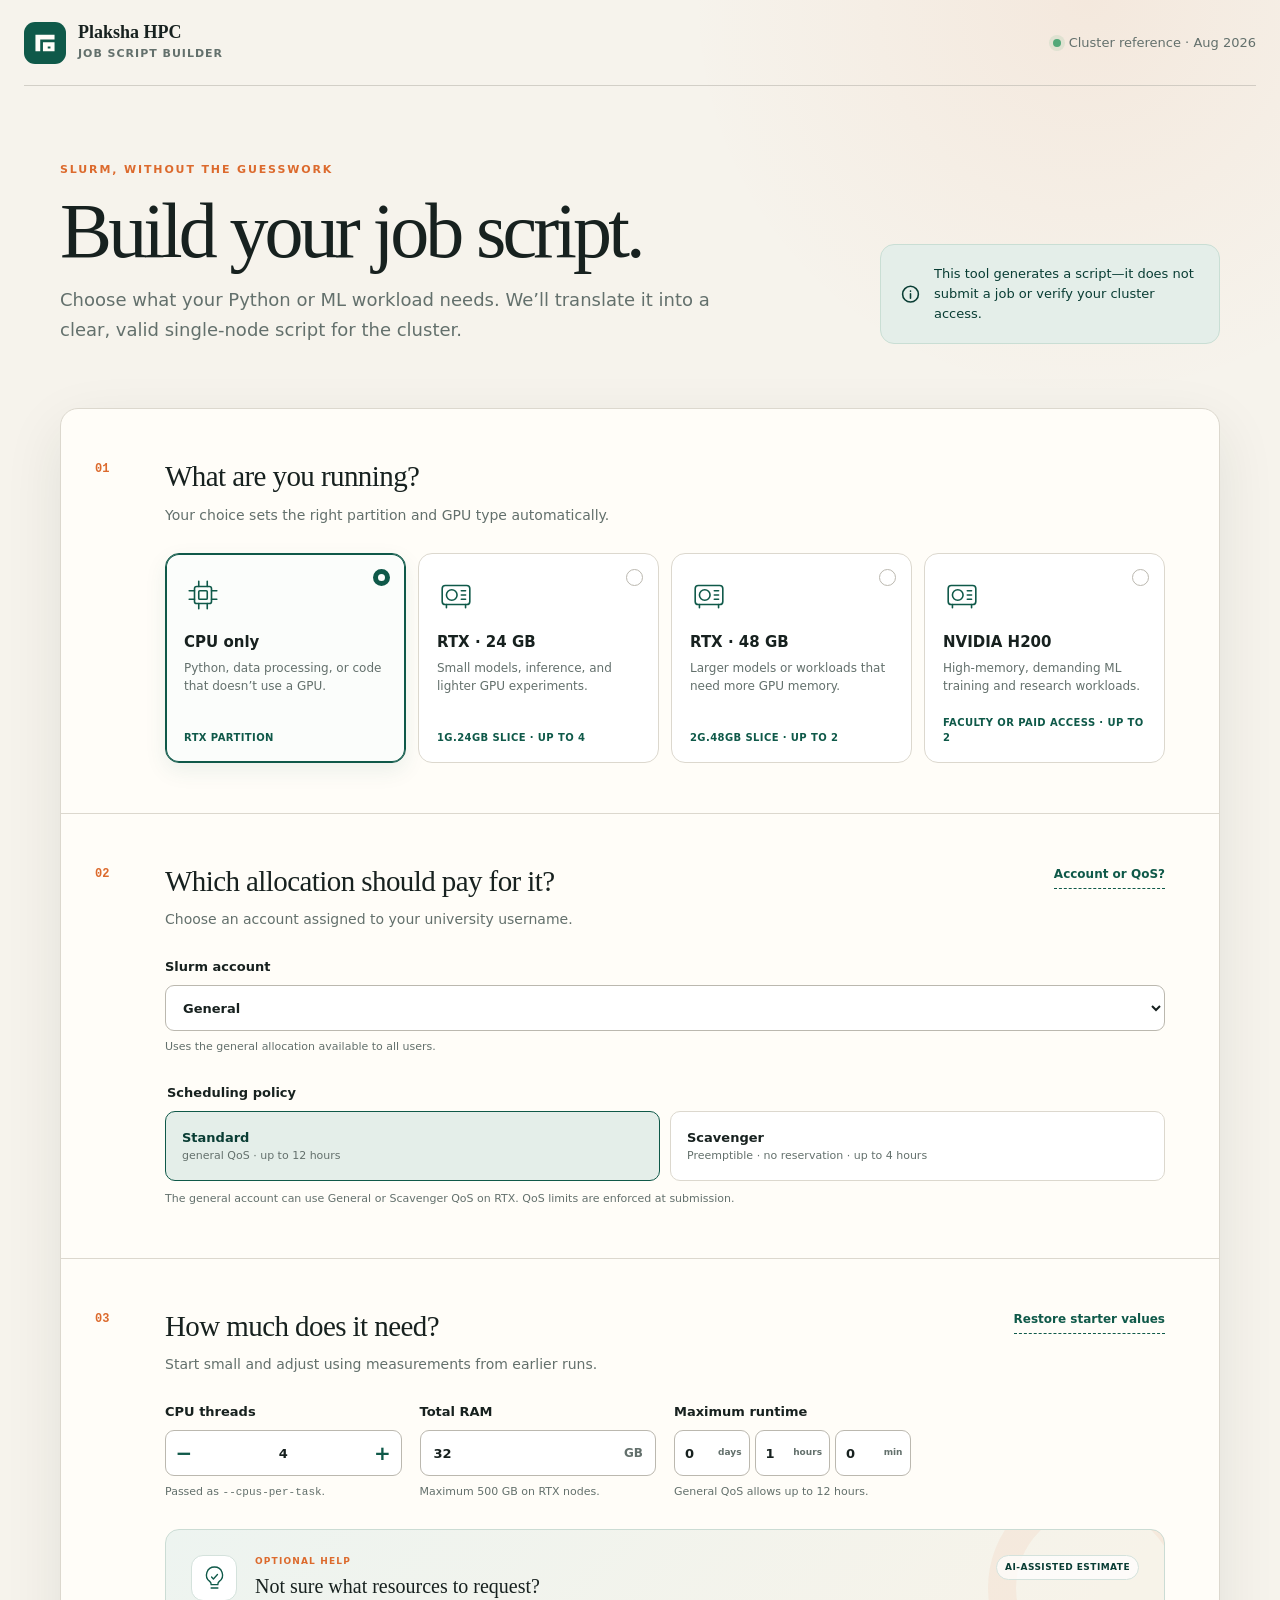
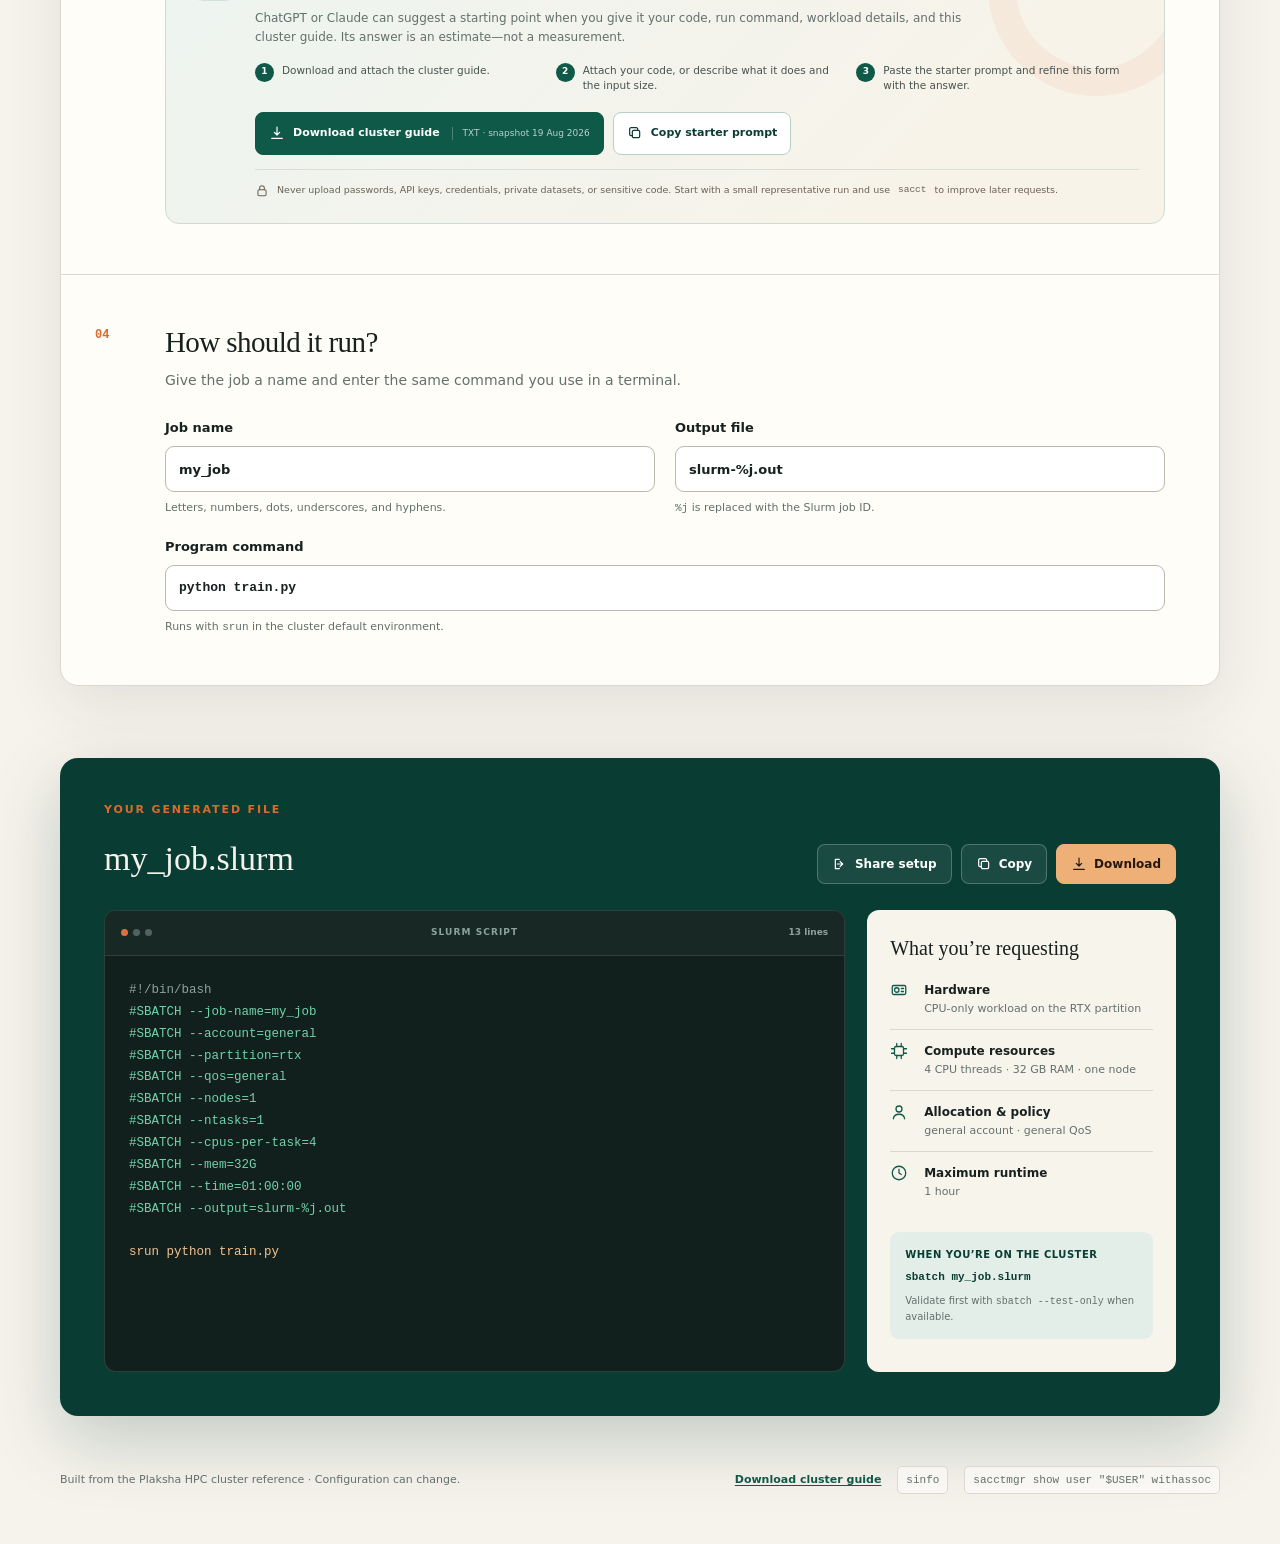
==== commit ae386c61: "Slurm builder app modified a little" ====
--- a/slurm-builder/index.html
+++ b/slurm-builder/index.html
@@ -139,7 +139,7 @@
               </button>
             </div>
 
-            <div class="field-grid two-columns">
+            <div class="field-grid">
               <label class="field">
                 <span>Slurm account</span>
                 <select id="account" name="account">
@@ -151,18 +151,6 @@
                 </select>
                 <small id="account-help-text">Uses the general allocation available to all users.</small>
               </label>
-
-              <label class="field hidden" id="paid-account-field">
-                <span>Paid account name</span>
-                <input
-                  id="paid-account"
-                  name="paidAccount"
-                  type="text"
-                  placeholder="paid-project-name"
-                  autocomplete="off"
-                />
-                <small>Enter the exact paid sub-account assigned to you.</small>
-              </label>
             </div>
 
             <fieldset class="policy-fieldset">
@@ -172,19 +160,26 @@
                   <input type="radio" name="policy" value="standard" checked />
                   <span>
                     <strong>Standard</strong>
-                    <small id="standard-qos-label">general QoS · up to 2 hours</small>
+                    <small id="standard-qos-label">general QoS · up to 12 hours</small>
+                  </span>
+                </label>
+                <label id="general-option" class="hidden">
+                  <input type="radio" name="policy" value="general" />
+                  <span>
+                    <strong>General</strong>
+                    <small>General-purpose QoS · up to 12 hours</small>
                   </span>
                 </label>
                 <label id="scavenger-option">
                   <input type="radio" name="policy" value="scavenger" />
                   <span>
                     <strong>Scavenger</strong>
-                    <small>Lowest priority · may be preempted · up to 4 hours</small>
+                    <small>Preemptible · no reservation · up to 4 hours</small>
                   </span>
                 </label>
               </div>
               <p class="field-note" id="policy-note">
-                Scavenger is available to every account on the RTX partition only.
+                The general account can use General or Scavenger QoS on RTX. QoS limits are enforced at submission.
               </p>
             </fieldset>
           </div>
@@ -249,7 +244,7 @@
                     <span>min</span>
                   </label>
                 </div>
-                <small id="time-limit">General QoS allows up to 2 hours.</small>
+                <small id="time-limit">General QoS allows up to 12 hours.</small>
               </div>
             </div>
 
@@ -282,7 +277,7 @@
                   <a class="guide-button" href="HPC_CLUSTER_SLURM_GUIDE.txt" download>
                     <svg viewBox="0 0 24 24" aria-hidden="true"><path d="M12 3v12m-4-4 4 4 4-4M4 20h16" /></svg>
                     Download cluster guide
-                    <small>TXT · snapshot 17 Aug 2026</small>
+                    <small>TXT · snapshot 19 Aug 2026</small>
                   </a>
                   <button id="copy-ai-prompt" class="prompt-button" type="button">
                     <svg viewBox="0 0 24 24" aria-hidden="true"><rect x="8" y="8" width="11" height="11" rx="2" /><path d="M16 8V6a2 2 0 0 0-2-2H6a2 2 0 0 0-2 2v8a2 2 0 0 0 2 2h2" /></svg>
@@ -325,53 +320,8 @@
             <label class="field command-field">
               <span>Program command</span>
               <input id="command" name="command" type="text" value="python train.py" autocomplete="off" spellcheck="false" />
+              <small>Runs with <code>srun</code> in the cluster default environment.</small>
             </label>
-
-            <fieldset class="environment-fieldset">
-              <legend>Execution environment</legend>
-              <div class="environment-tabs" role="radiogroup">
-                <label><input type="radio" name="environment" value="cluster" checked /><span>Cluster default</span></label>
-                <label><input type="radio" name="environment" value="singularity" /><span>Singularity</span></label>
-                <label><input type="radio" name="environment" value="conda" /><span>Conda</span></label>
-                <label><input type="radio" name="environment" value="custom" /><span>Custom setup</span></label>
-              </div>
-            </fieldset>
-
-            <div id="environment-fields">
-              <div class="environment-panel hidden" data-environment-panel="singularity">
-                <div class="field-grid two-columns">
-                  <label class="field">
-                    <span>Container image</span>
-                    <input id="container-image" name="containerImage" type="text" placeholder="/path/to/model.sif" autocomplete="off" />
-                  </label>
-                  <label class="field">
-                    <span>Bind mounts <em>optional</em></span>
-                    <input id="bind-mounts" name="bindMounts" type="text" placeholder="/data:/data,/scratch:/scratch" autocomplete="off" />
-                  </label>
-                </div>
-                <label class="field">
-                  <span>Extra Singularity arguments <em>optional</em></span>
-                  <input id="container-args" name="containerArgs" type="text" placeholder="--cleanenv" autocomplete="off" />
-                </label>
-                <p class="field-note">GPU jobs automatically include <code>--nv</code>.</p>
-              </div>
-
-              <div class="environment-panel hidden" data-environment-panel="conda">
-                <label class="field narrow-field">
-                  <span>Conda environment name</span>
-                  <input id="conda-env" name="condaEnv" type="text" placeholder="my-environment" autocomplete="off" />
-                  <small>Conda must already be available on the compute node.</small>
-                </label>
-              </div>
-
-              <div class="environment-panel hidden" data-environment-panel="custom">
-                <label class="field">
-                  <span>Setup commands</span>
-                  <textarea id="custom-setup" name="customSetup" rows="4" placeholder="# Example: module load ..."></textarea>
-                  <small>These lines run before your main command.</small>
-                </label>
-              </div>
-            </div>
           </div>
         </section>
       </form>
@@ -436,7 +386,7 @@
       <h2>Account vs. QoS</h2>
       <p><strong>Account</strong> decides which university allocation or credit pool is charged.</p>
       <p><strong>QoS</strong> controls scheduling priority, runtime limits, and preemption policy.</p>
-      <p>This builder selects the usual QoS for your account. It cannot verify which accounts your username may use.</p>
+      <p>This builder offers the QoS choices permitted by the selected account and partition. It cannot verify which accounts your username may use.</p>
     </dialog>
 
     <div id="toast" class="toast" role="status" aria-live="polite"></div>
--- a/slurm-builder/styles.css
+++ b/slurm-builder/styles.css
@@ -431,16 +431,14 @@
   font-family: "SFMono-Regular", Consolas, "Liberation Mono", monospace;
 }
 
-.policy-fieldset,
-.environment-fieldset {
+.policy-fieldset {
   min-width: 0;
   margin: 27px 0 0;
   padding: 0;
   border: 0;
 }
 
-.policy-fieldset legend,
-.environment-fieldset legend {
+.policy-fieldset legend {
   margin-bottom: 9px;
   font-size: 13px;
   font-weight: 700;
@@ -448,7 +446,7 @@
 
 .segmented-control {
   display: grid;
-  grid-template-columns: repeat(2, minmax(0, 1fr));
+  grid-template-columns: repeat(auto-fit, minmax(190px, 1fr));
   gap: 10px;
 }
 
@@ -457,8 +455,7 @@
   cursor: pointer;
 }
 
-.segmented-control input,
-.environment-tabs input {
+.segmented-control input {
   position: absolute;
   opacity: 0;
 }
@@ -804,56 +801,9 @@
   margin-top: 20px;
 }
 
-.command-field input,
-#container-image,
-#bind-mounts,
-#container-args {
+.command-field input {
   font-family: ui-monospace, SFMono-Regular, Menlo, monospace;
   font-size: 13px;
-}
-
-.environment-tabs {
-  display: flex;
-  gap: 7px;
-  padding: 5px;
-  background: #eeece6;
-  border-radius: 11px;
-}
-
-.environment-tabs label {
-  position: relative;
-  flex: 1;
-  cursor: pointer;
-}
-
-.environment-tabs span {
-  min-height: 38px;
-  padding: 8px 10px;
-  display: grid;
-  place-items: center;
-  color: var(--muted);
-  border-radius: 8px;
-  font-size: 12px;
-  font-weight: 700;
-  text-align: center;
-}
-
-.environment-tabs input:checked + span {
-  color: var(--green-deep);
-  background: #fff;
-  box-shadow: 0 2px 8px rgba(25, 39, 35, 0.08);
-}
-
-.environment-panel {
-  margin-top: 22px;
-  padding: 20px;
-  background: rgba(228, 238, 233, 0.45);
-  border: 1px solid #d6e2dc;
-  border-radius: 12px;
-}
-
-.narrow-field {
-  max-width: 480px;
 }
 
 .hidden {
@@ -1297,11 +1247,6 @@
     min-height: 170px;
   }
 
-  .environment-tabs {
-    display: grid;
-    grid-template-columns: repeat(2, 1fr);
-  }
-
   .ai-help-card {
     grid-template-columns: 1fr;
     padding: 20px;
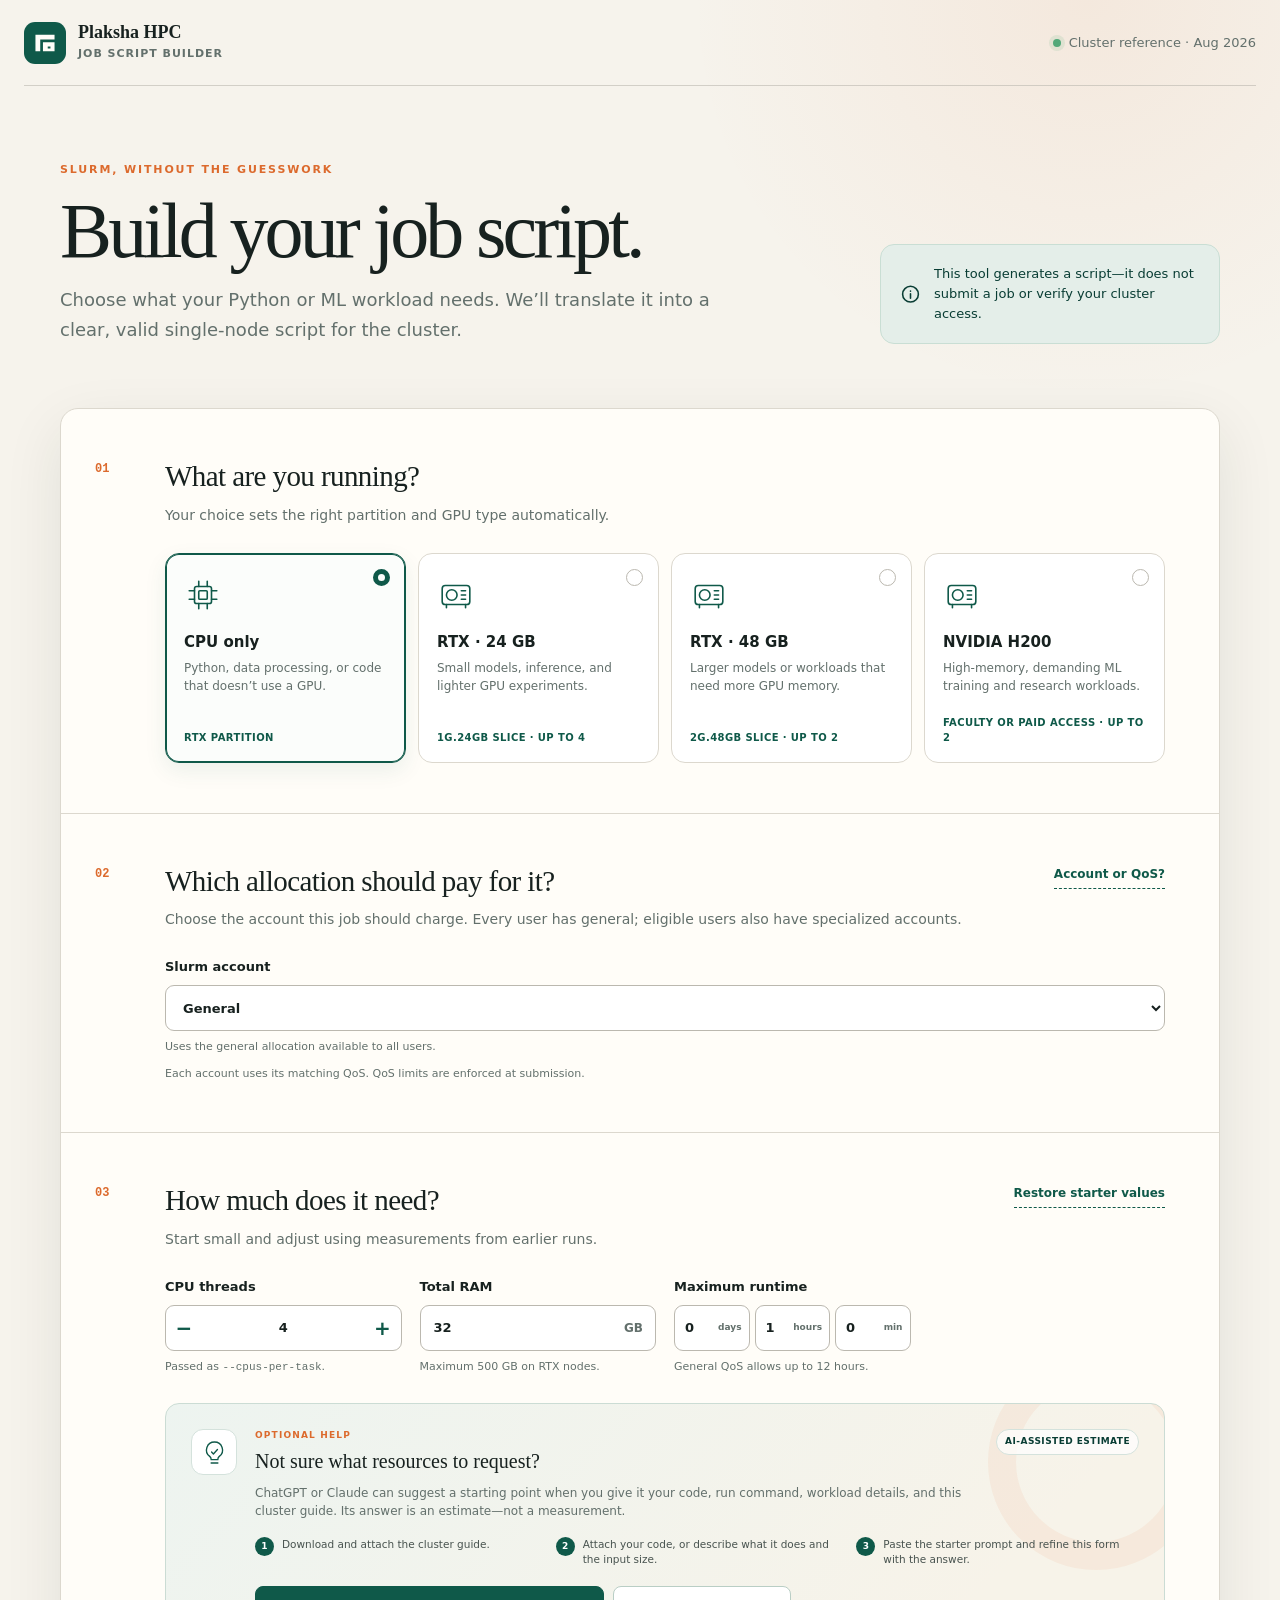
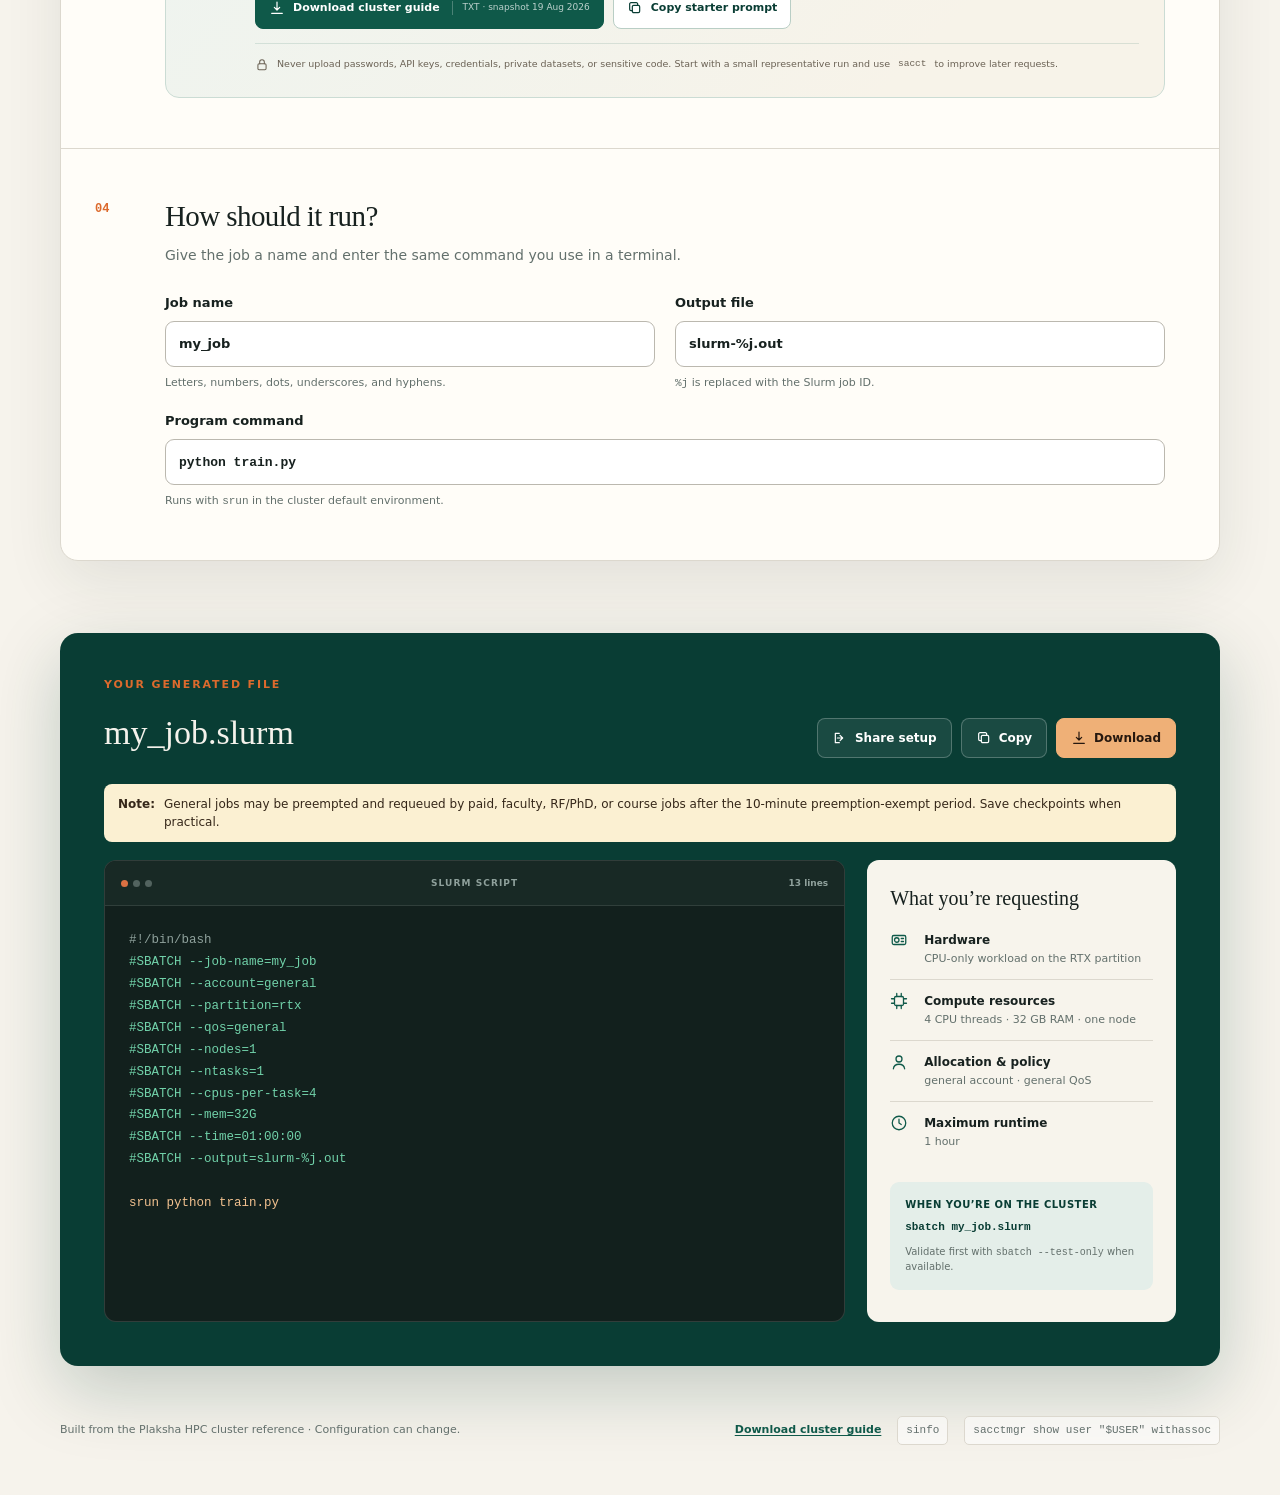
==== commit 47abeed8: "Slurm builder updated with latest policy" ====
--- a/slurm-builder/index.html
+++ b/slurm-builder/index.html
@@ -132,7 +132,7 @@
             <div class="section-heading">
               <div>
                 <h2 id="allocation-heading">Which allocation should pay for it?</h2>
-                <p>Choose an account assigned to your university username.</p>
+                <p>Choose the account this job should charge. Every user has general; eligible users also have specialized accounts.</p>
               </div>
               <button class="help-button" type="button" data-dialog="account-help">
                 Account or QoS?
@@ -147,41 +147,15 @@
                   <option value="courses">Course</option>
                   <option value="faculty">Faculty</option>
                   <option value="rfphd">RF / PhD</option>
-                  <option value="paid">Paid allocation</option>
+                  <option value="paid">Paid allocation (if assigned)</option>
                 </select>
                 <small id="account-help-text">Uses the general allocation available to all users.</small>
               </label>
             </div>
 
-            <fieldset class="policy-fieldset">
-              <legend>Scheduling policy</legend>
-              <div class="segmented-control">
-                <label>
-                  <input type="radio" name="policy" value="standard" checked />
-                  <span>
-                    <strong>Standard</strong>
-                    <small id="standard-qos-label">general QoS · up to 12 hours</small>
-                  </span>
-                </label>
-                <label id="general-option" class="hidden">
-                  <input type="radio" name="policy" value="general" />
-                  <span>
-                    <strong>General</strong>
-                    <small>General-purpose QoS · up to 12 hours</small>
-                  </span>
-                </label>
-                <label id="scavenger-option">
-                  <input type="radio" name="policy" value="scavenger" />
-                  <span>
-                    <strong>Scavenger</strong>
-                    <small>Preemptible · no reservation · up to 4 hours</small>
-                  </span>
-                </label>
-              </div>
-              <p class="field-note" id="policy-note">
-                The general account can use General or Scavenger QoS on RTX. QoS limits are enforced at submission.
-              </p>
-            </fieldset>
+            <p class="field-note">
+              Each account uses its matching QoS. QoS limits are enforced at submission.
+            </p>
           </div>
         </section>
 
@@ -386,7 +360,9 @@
       <h2>Account vs. QoS</h2>
       <p><strong>Account</strong> decides which university allocation or credit pool is charged.</p>
       <p><strong>QoS</strong> controls scheduling priority, runtime limits, and preemption policy.</p>
-      <p>This builder offers the QoS choices permitted by the selected account and partition. It cannot verify which accounts your username may use.</p>
+      <p>Every user has a general association. Eligible users also have separate course, faculty, RF/PhD, or paid associations. Each account uses only its matching QoS.</p>
+      <p>Paid, Faculty, RF/PhD, and Course jobs can preempt General jobs after the cluster-wide 10-minute exemption. They do not preempt one another. Preempted jobs are requeued, so checkpoint when practical.</p>
+      <p>The account migration was still in progress on the guide's snapshot date. This builder cannot verify your live access; check it with <code>sacctmgr show user "$USER" withassoc</code>.</p>
     </dialog>
 
     <div id="toast" class="toast" role="status" aria-live="polite"></div>
--- a/slurm-builder/styles.css
+++ b/slurm-builder/styles.css
@@ -431,67 +431,6 @@
   font-family: "SFMono-Regular", Consolas, "Liberation Mono", monospace;
 }
 
-.policy-fieldset {
-  min-width: 0;
-  margin: 27px 0 0;
-  padding: 0;
-  border: 0;
-}
-
-.policy-fieldset legend {
-  margin-bottom: 9px;
-  font-size: 13px;
-  font-weight: 700;
-}
-
-.segmented-control {
-  display: grid;
-  grid-template-columns: repeat(auto-fit, minmax(190px, 1fr));
-  gap: 10px;
-}
-
-.segmented-control label {
-  position: relative;
-  cursor: pointer;
-}
-
-.segmented-control input {
-  position: absolute;
-  opacity: 0;
-}
-
-.segmented-control label > span {
-  min-height: 70px;
-  padding: 13px 16px;
-  display: flex;
-  flex-direction: column;
-  justify-content: center;
-  background: #fff;
-  border: 1px solid var(--line);
-  border-radius: 10px;
-}
-
-.segmented-control label > input:checked + span {
-  color: var(--green-deep);
-  background: var(--green-soft);
-  border-color: var(--green);
-}
-
-.segmented-control label > input:disabled + span {
-  color: #959c99;
-  background: #f0efeb;
-  cursor: not-allowed;
-}
-
-.segmented-control strong {
-  font-size: 13px;
-}
-
-.segmented-control small {
-  color: var(--muted);
-  font-size: 11px;
-}
-
 .field-note {
   margin: 10px 0 0;
   color: var(--muted);
@@ -1238,8 +1177,7 @@
 
   .workload-grid,
   .two-columns,
-  .resource-grid,
-  .segmented-control {
+  .resource-grid {
     grid-template-columns: 1fr;
   }
 
